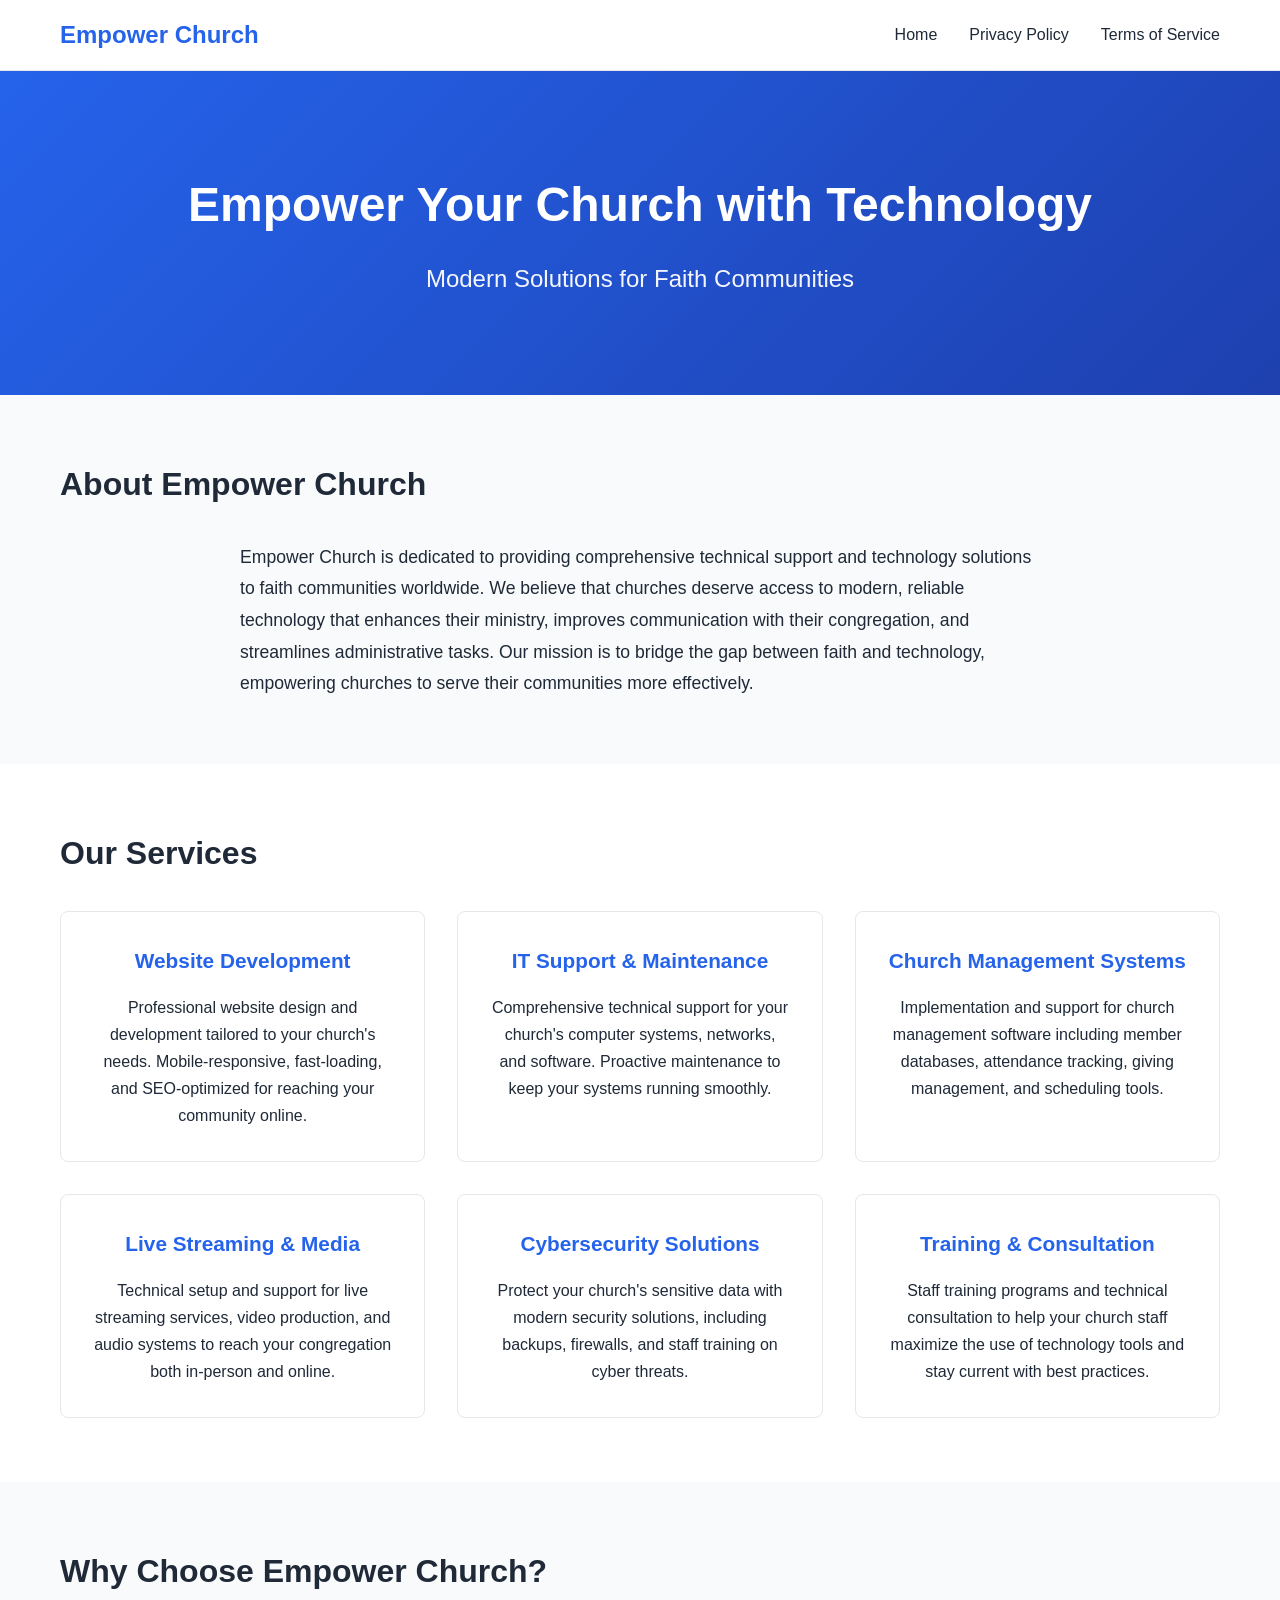
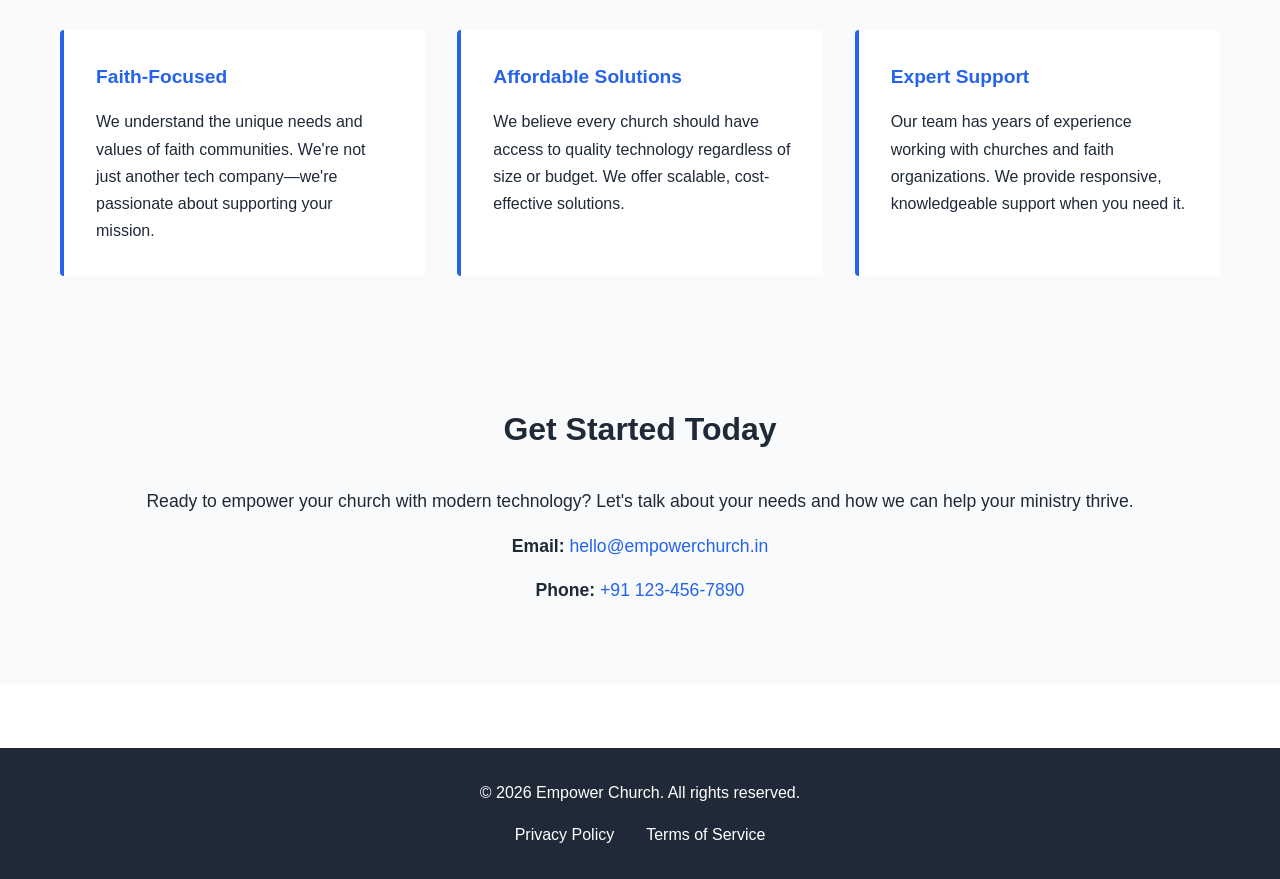
==== index.html @ cf211b21 "Initial" ====
<!DOCTYPE html>
<html lang="en">
<head>
    <meta charset="UTF-8">
    <meta name="viewport" content="width=device-width, initial-scale=1.0">
    <title>Empower Church - Technology Solutions for Faith Communities</title>
    <link rel="stylesheet" href="style.css">
</head>
<body>
    <header>
        <nav class="navbar">
            <div class="container">
                <div class="logo">Empower Church</div>
                <ul class="nav-links">
                    <li><a href="index.html">Home</a></li>
                    <li><a href="privacy-policy.html">Privacy Policy</a></li>
                    <li><a href="terms-of-service.html">Terms of Service</a></li>
                </ul>
            </div>
        </nav>
    </header>

    <main>
        <!-- Hero Section -->
        <section class="hero">
            <div class="container">
                <h1>Empower Your Church with Technology</h1>
                <p>Modern Solutions for Faith Communities</p>
            </div>
        </section>

        <!-- About Section -->
        <section class="about">
            <div class="container">
                <h2>About Empower Church</h2>
                <p>Empower Church is dedicated to providing comprehensive technical support and technology solutions to faith communities worldwide. We believe that churches deserve access to modern, reliable technology that enhances their ministry, improves communication with their congregation, and streamlines administrative tasks. Our mission is to bridge the gap between faith and technology, empowering churches to serve their communities more effectively.</p>
            </div>
        </section>

        <!-- Services Section -->
        <section class="services">
            <div class="container">
                <h2>Our Services</h2>
                <div class="service-cards">
                    <div class="card">
                        <h3>Website Development</h3>
                        <p>Professional website design and development tailored to your church's needs. Mobile-responsive, fast-loading, and SEO-optimized for reaching your community online.</p>
                    </div>
                    <div class="card">
                        <h3>IT Support & Maintenance</h3>
                        <p>Comprehensive technical support for your church's computer systems, networks, and software. Proactive maintenance to keep your systems running smoothly.</p>
                    </div>
                    <div class="card">
                        <h3>Church Management Systems</h3>
                        <p>Implementation and support for church management software including member databases, attendance tracking, giving management, and scheduling tools.</p>
                    </div>
                    <div class="card">
                        <h3>Live Streaming & Media</h3>
                        <p>Technical setup and support for live streaming services, video production, and audio systems to reach your congregation both in-person and online.</p>
                    </div>
                    <div class="card">
                        <h3>Cybersecurity Solutions</h3>
                        <p>Protect your church's sensitive data with modern security solutions, including backups, firewalls, and staff training on cyber threats.</p>
                    </div>
                    <div class="card">
                        <h3>Training & Consultation</h3>
                        <p>Staff training programs and technical consultation to help your church staff maximize the use of technology tools and stay current with best practices.</p>
                    </div>
                </div>
            </div>
        </section>

        <!-- Why Choose Us Section -->
        <section class="why-us">
            <div class="container">
                <h2>Why Choose Empower Church?</h2>
                <div class="features">
                    <div class="feature">
                        <h3>Faith-Focused</h3>
                        <p>We understand the unique needs and values of faith communities. We're not just another tech company—we're passionate about supporting your mission.</p>
                    </div>
                    <div class="feature">
                        <h3>Affordable Solutions</h3>
                        <p>We believe every church should have access to quality technology regardless of size or budget. We offer scalable, cost-effective solutions.</p>
                    </div>
                    <div class="feature">
                        <h3>Expert Support</h3>
                        <p>Our team has years of experience working with churches and faith organizations. We provide responsive, knowledgeable support when you need it.</p>
                    </div>
                </div>
            </div>
        </section>

        <!-- Contact Section -->
        <section class="contact">
            <div class="container">
                <h2>Get Started Today</h2>
                <p>Ready to empower your church with modern technology? Let's talk about your needs and how we can help your ministry thrive.</p>
                <p><strong>Email:</strong> <a href="mailto:hello@empowerchurch.in">hello@empowerchurch.in</a></p>
                <p><strong>Phone:</strong> <a href="tel:+911234567890">+91 123-456-7890</a></p>
            </div>
        </section>
    </main>

    <footer>
        <div class="container">
            <p>&copy; 2026 Empower Church. All rights reserved.</p>
            <ul class="footer-links">
                <li><a href="privacy-policy.html">Privacy Policy</a></li>
                <li><a href="terms-of-service.html">Terms of Service</a></li>
            </ul>
        </div>
    </footer>
</body>
</html>
---- style.css ----
/* Global Styles */
* {
    margin: 0;
    padding: 0;
    box-sizing: border-box;
}

:root {
    --primary-color: #2563eb;
    --primary-dark: #1e40af;
    --text-color: #1f2937;
    --light-bg: #f9fafb;
    --border-color: #e5e7eb;
    --white: #ffffff;
}

@media (prefers-color-scheme: dark) {
    :root {
        --text-color: #f3f4f6;
        --light-bg: #1f2937;
        --border-color: #374151;
    }
}

body {
    font-family: -apple-system, BlinkMacSystemFont, 'Segoe UI', Roboto, 'Helvetica Neue', Arial, sans-serif;
    line-height: 1.6;
    color: var(--text-color);
    background-color: var(--white);
}

.container {
    max-width: 1200px;
    margin: 0 auto;
    padding: 0 20px;
}

/* Header & Navigation */
header {
    background-color: var(--white);
    border-bottom: 1px solid var(--border-color);
    position: sticky;
    top: 0;
    z-index: 1000;
}

.navbar {
    padding: 1rem 0;
}

.navbar .container {
    display: flex;
    justify-content: space-between;
    align-items: center;
}

.logo {
    font-size: 1.5rem;
    font-weight: 700;
    color: var(--primary-color);
}

.nav-links {
    display: flex;
    list-style: none;
    gap: 2rem;
}

.nav-links a {
    text-decoration: none;
    color: var(--text-color);
    font-weight: 500;
    transition: color 0.3s ease;
}

.nav-links a:hover {
    color: var(--primary-color);
}

@media (max-width: 768px) {
    .nav-links {
        gap: 1rem;
        font-size: 0.9rem;
    }
}

/* Hero Section */
.hero {
    background: linear-gradient(135deg, var(--primary-color) 0%, var(--primary-dark) 100%);
    color: var(--white);
    padding: 6rem 2rem;
    text-align: center;
}

.hero h1 {
    font-size: 3rem;
    margin-bottom: 1rem;
}

.hero p {
    font-size: 1.5rem;
    opacity: 0.95;
}

@media (max-width: 768px) {
    .hero h1 {
        font-size: 2rem;
    }

    .hero p {
        font-size: 1.1rem;
    }

    .hero {
        padding: 3rem 2rem;
    }
}

/* Main Sections */
main {
    min-height: calc(100vh - 200px);
}

section {
    padding: 4rem 2rem;
}

section h2 {
    font-size: 2rem;
    margin-bottom: 2rem;
    color: var(--text-color);
}

/* About Section */
.about {
    background-color: var(--light-bg);
}

.about p {
    font-size: 1.1rem;
    line-height: 1.8;
    max-width: 800px;
    margin: 0 auto;
}

/* Services Section */
.service-cards {
    display: grid;
    grid-template-columns: repeat(auto-fit, minmax(280px, 1fr));
    gap: 2rem;
    margin-top: 2rem;
}

.card {
    background-color: var(--white);
    border: 1px solid var(--border-color);
    border-radius: 8px;
    padding: 2rem;
    text-align: center;
    transition: transform 0.3s ease, box-shadow 0.3s ease;
}

.card:hover {
    transform: translateY(-5px);
    box-shadow: 0 10px 25px rgba(0, 0, 0, 0.1);
}

.card h3 {
    font-size: 1.3rem;
    margin-bottom: 1rem;
    color: var(--primary-color);
}

.card p {
    color: var(--text-color);
    line-height: 1.7;
}

/* Why Choose Us Section */
.why-us {
    background-color: var(--light-bg);
}

.features {
    display: grid;
    grid-template-columns: repeat(auto-fit, minmax(280px, 1fr));
    gap: 2rem;
    margin-top: 2rem;
}

.feature {
    background-color: var(--white);
    border-left: 4px solid var(--primary-color);
    padding: 2rem;
    border-radius: 4px;
    transition: transform 0.3s ease, box-shadow 0.3s ease;
}

.feature:hover {
    transform: translateX(5px);
    box-shadow: 0 5px 15px rgba(0, 0, 0, 0.1);
}

.feature h3 {
    font-size: 1.2rem;
    margin-bottom: 1rem;
    color: var(--primary-color);
}

.feature p {
    line-height: 1.7;
    color: var(--text-color);
}

/* Contact Section */
.contact {
    background-color: var(--light-bg);
    text-align: center;
}

.contact p {
    font-size: 1.1rem;
    margin-bottom: 1rem;
}

.contact a {
    color: var(--primary-color);
    text-decoration: none;
    transition: color 0.3s ease;
}

.contact a:hover {
    color: var(--primary-dark);
    text-decoration: underline;
}

/* Policy Container */
.policy-container {
    padding: 3rem 2rem;
    max-width: 900px;
    margin: 0 auto;
}

.policy-container h1 {
    font-size: 2.5rem;
    margin-bottom: 1rem;
    color: var(--text-color);
}

.policy-container h2 {
    font-size: 1.5rem;
    margin-top: 2rem;
    margin-bottom: 1rem;
    color: var(--text-color);
}

.policy-container p {
    margin-bottom: 1rem;
    line-height: 1.8;
    text-align: justify;
}

.policy-container ul {
    margin-left: 2rem;
    margin-bottom: 1rem;
}

.policy-container li {
    margin-bottom: 0.5rem;
    line-height: 1.7;
}

.policy-container a {
    color: var(--primary-color);
    text-decoration: none;
    transition: color 0.3s ease;
}

.policy-container a:hover {
    color: var(--primary-dark);
    text-decoration: underline;
}

/* Footer */
footer {
    background-color: var(--text-color);
    color: var(--white);
    padding: 2rem;
    text-align: center;
    margin-top: 4rem;
}

footer .container {
    display: flex;
    flex-direction: column;
    gap: 1rem;
}

.footer-links {
    list-style: none;
    display: flex;
    justify-content: center;
    gap: 2rem;
    flex-wrap: wrap;
}

.footer-links a {
    color: var(--white);
    text-decoration: none;
    transition: opacity 0.3s ease;
}

.footer-links a:hover {
    opacity: 0.8;
}

footer p {
    margin: 0;
}

/* Responsive Design */
@media (max-width: 768px) {
    section {
        padding: 2rem 1rem;
    }

    section h2 {
        font-size: 1.5rem;
    }

    .policy-container {
        padding: 1.5rem;
    }

    .policy-container h1 {
        font-size: 1.8rem;
    }

    .policy-container h2 {
        font-size: 1.2rem;
    }

    .navbar .container {
        flex-direction: column;
        gap: 1rem;
    }

    .nav-links {
        width: 100%;
        justify-content: center;
    }
}
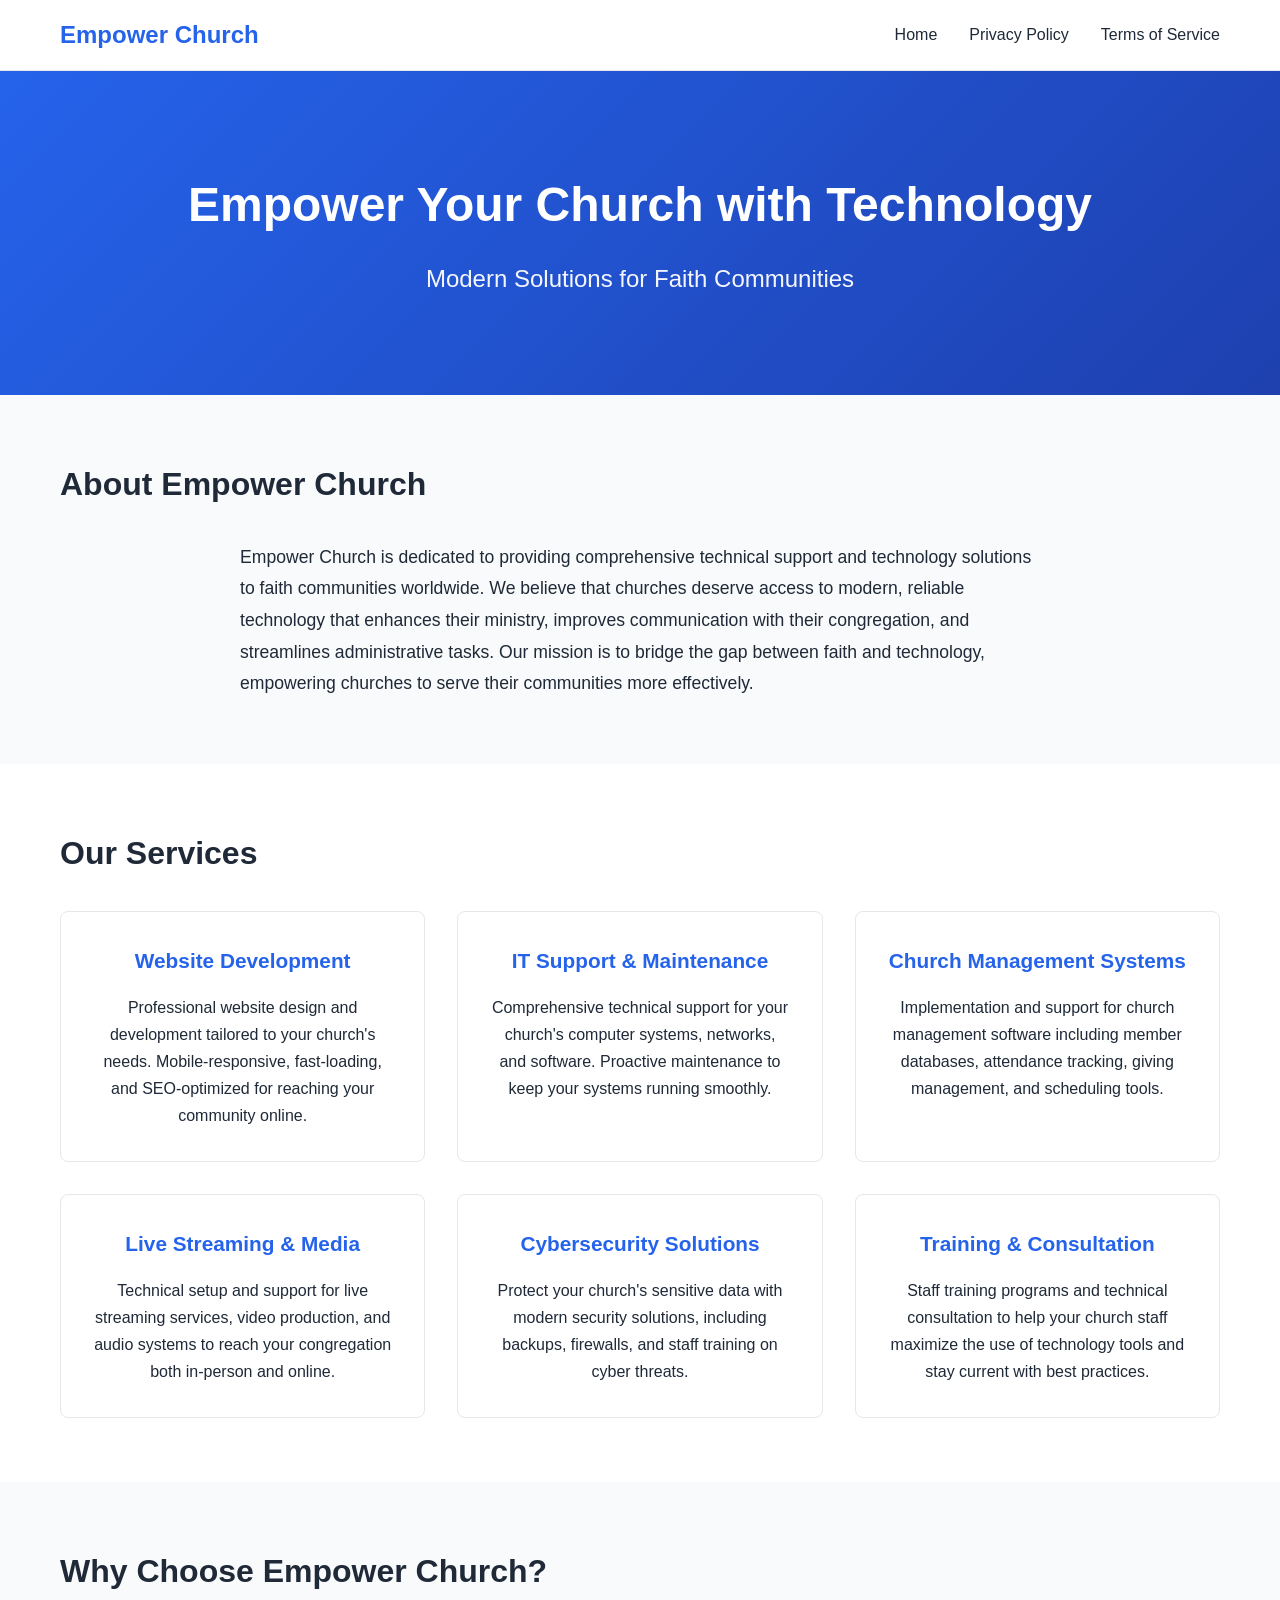
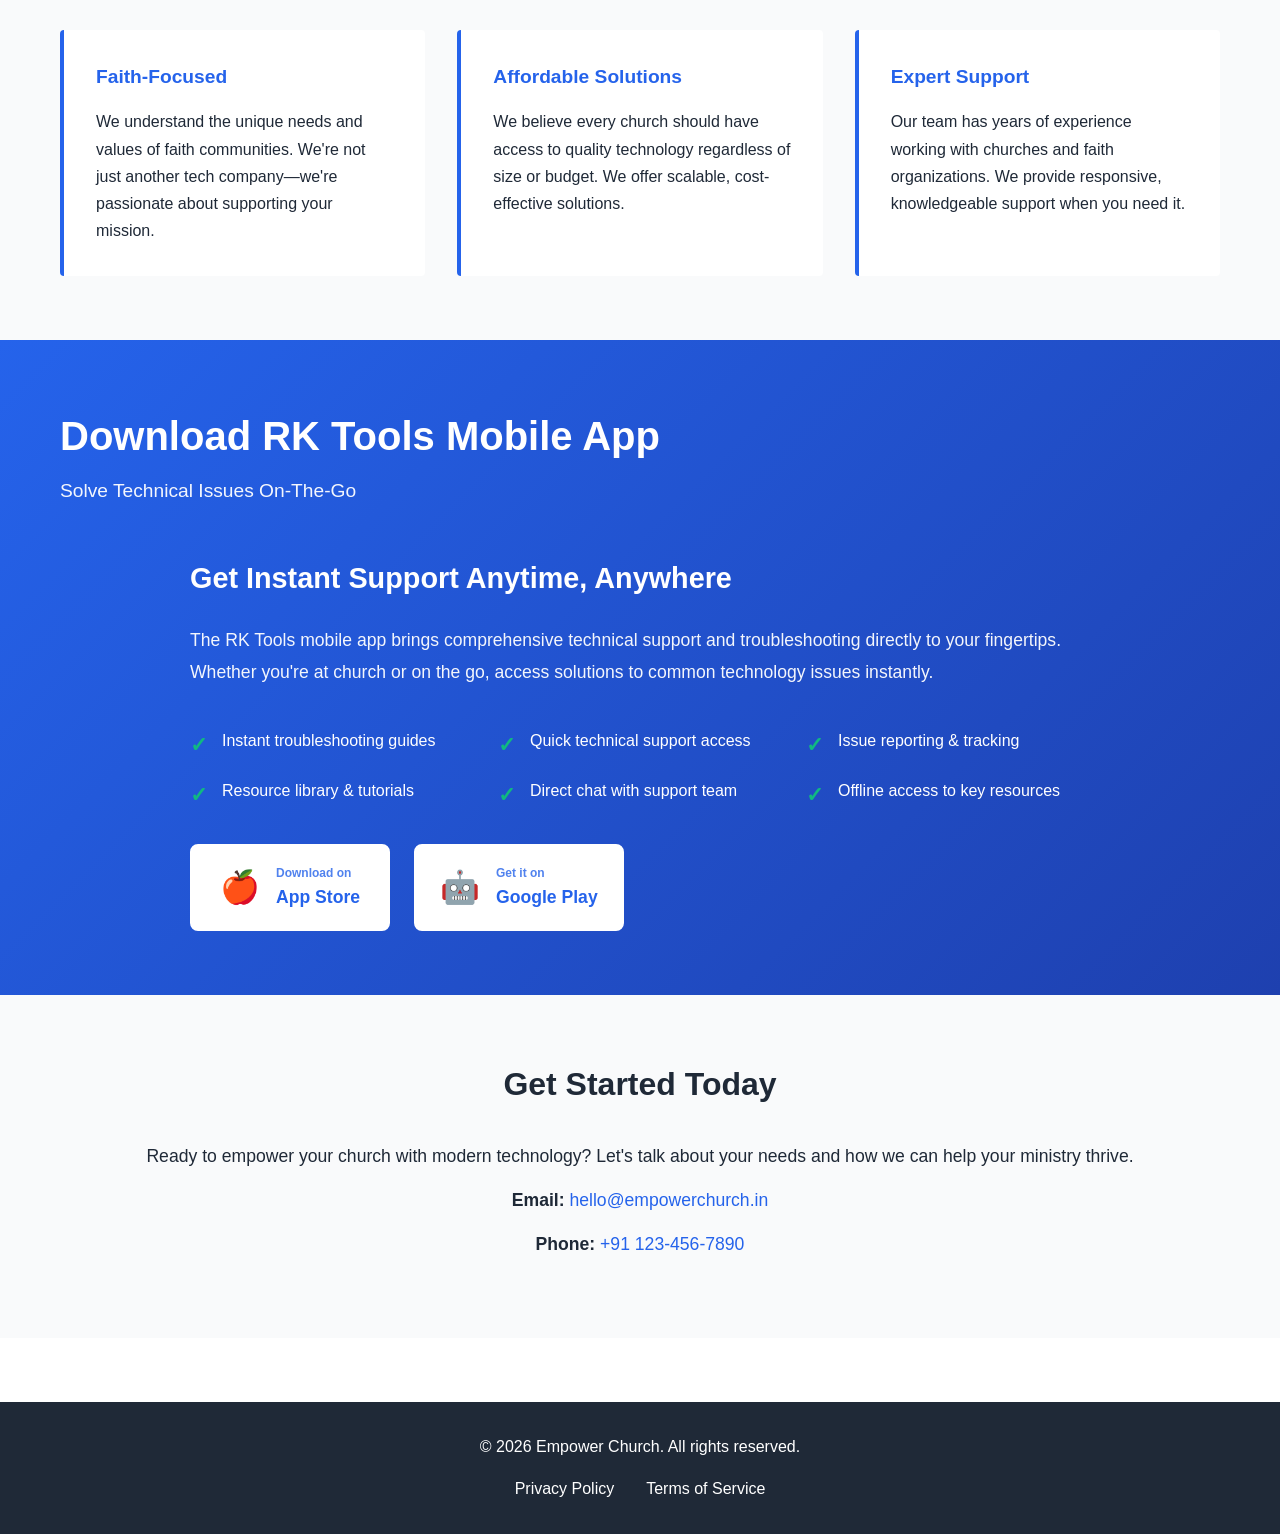
==== commit 3166cf4f: "rk tools" ====
--- a/index.html
+++ b/index.html
@@ -91,6 +91,49 @@
             </div>
         </section>
 
+        <!-- RK Tools Mobile App Section -->
+        <section class="app-section">
+            <div class="container">
+                <h2>Download RK Tools Mobile App</h2>
+                <p class="app-subtitle">Solve Technical Issues On-The-Go</p>
+
+                <div class="app-content">
+                    <div class="app-info">
+                        <h3>Get Instant Support Anytime, Anywhere</h3>
+                        <p>The RK Tools mobile app brings comprehensive technical support and troubleshooting directly to your fingertips. Whether you're at church or on the go, access solutions to common technology issues instantly.</p>
+
+                        <div class="app-features">
+                            <ul>
+                                <li>Instant troubleshooting guides</li>
+                                <li>Quick technical support access</li>
+                                <li>Issue reporting & tracking</li>
+                                <li>Resource library & tutorials</li>
+                                <li>Direct chat with support team</li>
+                                <li>Offline access to key resources</li>
+                            </ul>
+                        </div>
+
+                        <div class="app-buttons">
+                            <a href="#" class="app-btn ios-btn">
+                                <span class="btn-icon">🍎</span>
+                                <span class="btn-text">
+                                    <span class="btn-label">Download on</span>
+                                    <span class="btn-store">App Store</span>
+                                </span>
+                            </a>
+                            <a href="#" class="app-btn android-btn">
+                                <span class="btn-icon">🤖</span>
+                                <span class="btn-text">
+                                    <span class="btn-label">Get it on</span>
+                                    <span class="btn-store">Google Play</span>
+                                </span>
+                            </a>
+                        </div>
+                    </div>
+                </div>
+            </div>
+        </section>
+
         <!-- Contact Section -->
         <section class="contact">
             <div class="container">
--- a/style.css
+++ b/style.css
@@ -12,13 +12,17 @@
     --light-bg: #f9fafb;
     --border-color: #e5e7eb;
     --white: #ffffff;
+    --bg-color: #ffffff;
+    --nav-bg: #ffffff;
 }
 
 @media (prefers-color-scheme: dark) {
     :root {
-        --text-color: #f3f4f6;
-        --light-bg: #1f2937;
-        --border-color: #374151;
+        --text-color: #e5e7eb;
+        --light-bg: #2d3748;
+        --border-color: #4a5568;
+        --bg-color: #1a202c;
+        --nav-bg: #2d3748;
     }
 }
 
@@ -26,7 +30,7 @@
     font-family: -apple-system, BlinkMacSystemFont, 'Segoe UI', Roboto, 'Helvetica Neue', Arial, sans-serif;
     line-height: 1.6;
     color: var(--text-color);
-    background-color: var(--white);
+    background-color: var(--bg-color);
 }
 
 .container {
@@ -37,7 +41,7 @@
 
 /* Header & Navigation */
 header {
-    background-color: var(--white);
+    background-color: var(--nav-bg);
     border-bottom: 1px solid var(--border-color);
     position: sticky;
     top: 0;
@@ -152,7 +156,7 @@
 }
 
 .card {
-    background-color: var(--white);
+    background-color: var(--nav-bg);
     border: 1px solid var(--border-color);
     border-radius: 8px;
     padding: 2rem;
@@ -189,7 +193,7 @@
 }
 
 .feature {
-    background-color: var(--white);
+    background-color: var(--nav-bg);
     border-left: 4px solid var(--primary-color);
     padding: 2rem;
     border-radius: 4px;
@@ -210,6 +214,128 @@
 .feature p {
     line-height: 1.7;
     color: var(--text-color);
+}
+
+/* RK Tools Mobile App Section */
+.app-section {
+    background: linear-gradient(135deg, var(--primary-color) 0%, var(--primary-dark) 100%);
+    color: var(--white);
+    padding: 4rem 2rem;
+}
+
+.app-section h2 {
+    color: var(--white);
+    font-size: 2.5rem;
+    margin-bottom: 0.5rem;
+}
+
+.app-subtitle {
+    font-size: 1.2rem;
+    opacity: 0.95;
+    margin-bottom: 3rem;
+}
+
+.app-content {
+    max-width: 900px;
+    margin: 0 auto;
+}
+
+.app-info h3 {
+    font-size: 1.8rem;
+    margin-bottom: 1.5rem;
+    color: var(--white);
+}
+
+.app-info > p {
+    font-size: 1.1rem;
+    line-height: 1.8;
+    margin-bottom: 2rem;
+    opacity: 0.95;
+}
+
+.app-features {
+    margin: 2.5rem 0;
+}
+
+.app-features ul {
+    display: grid;
+    grid-template-columns: repeat(auto-fit, minmax(220px, 1fr));
+    gap: 1.5rem;
+    list-style: none;
+    margin: 0;
+    padding: 0;
+}
+
+.app-features li {
+    padding-left: 2rem;
+    position: relative;
+    font-size: 1rem;
+    line-height: 1.6;
+}
+
+.app-features li:before {
+    content: "✓";
+    position: absolute;
+    left: 0;
+    color: #10b981;
+    font-weight: bold;
+    font-size: 1.3rem;
+}
+
+.app-buttons {
+    display: flex;
+    gap: 1.5rem;
+    margin-top: 2.5rem;
+    flex-wrap: wrap;
+}
+
+.app-btn {
+    display: flex;
+    align-items: center;
+    gap: 1rem;
+    padding: 1rem 1.5rem;
+    background-color: var(--white);
+    color: var(--primary-color);
+    text-decoration: none;
+    border-radius: 8px;
+    border: 2px solid var(--white);
+    transition: all 0.3s ease;
+    font-weight: 600;
+    min-width: 200px;
+    justify-content: center;
+}
+
+.app-btn:hover {
+    transform: translateY(-3px);
+    box-shadow: 0 10px 25px rgba(0, 0, 0, 0.2);
+}
+
+.btn-icon {
+    font-size: 2rem;
+}
+
+.btn-text {
+    display: flex;
+    flex-direction: column;
+    text-align: left;
+}
+
+.btn-label {
+    font-size: 0.75rem;
+    opacity: 0.8;
+}
+
+.btn-store {
+    font-size: 1.1rem;
+    font-weight: 700;
+}
+
+.ios-btn:hover {
+    background-color: #f0f0f0;
+}
+
+.android-btn:hover {
+    background-color: #f0f0f0;
 }
 
 /* Contact Section */
@@ -349,4 +475,29 @@
         width: 100%;
         justify-content: center;
     }
+
+    .app-section h2 {
+        font-size: 1.8rem;
+    }
+
+    .app-subtitle {
+        font-size: 1rem;
+    }
+
+    .app-info h3 {
+        font-size: 1.3rem;
+    }
+
+    .app-buttons {
+        flex-direction: column;
+    }
+
+    .app-btn {
+        width: 100%;
+        min-width: unset;
+    }
+
+    .app-features ul {
+        grid-template-columns: 1fr;
+    }
 }
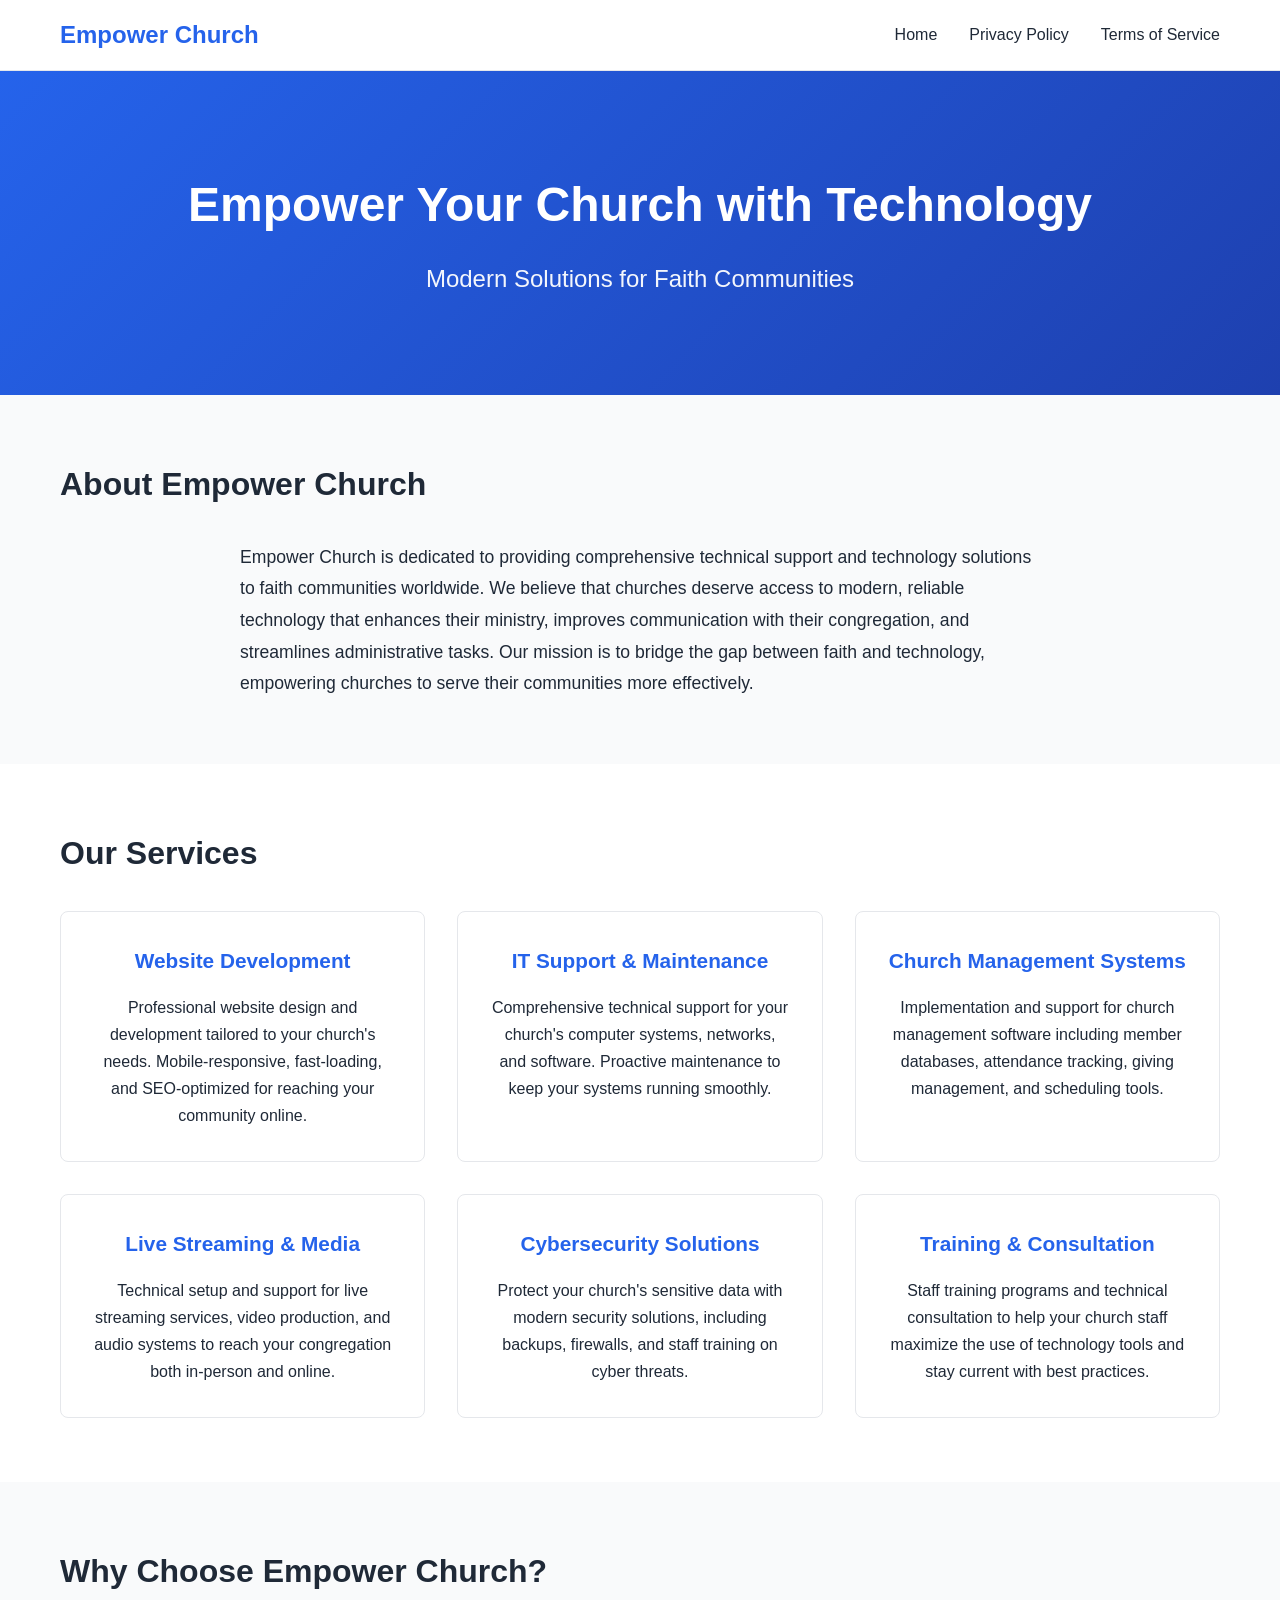
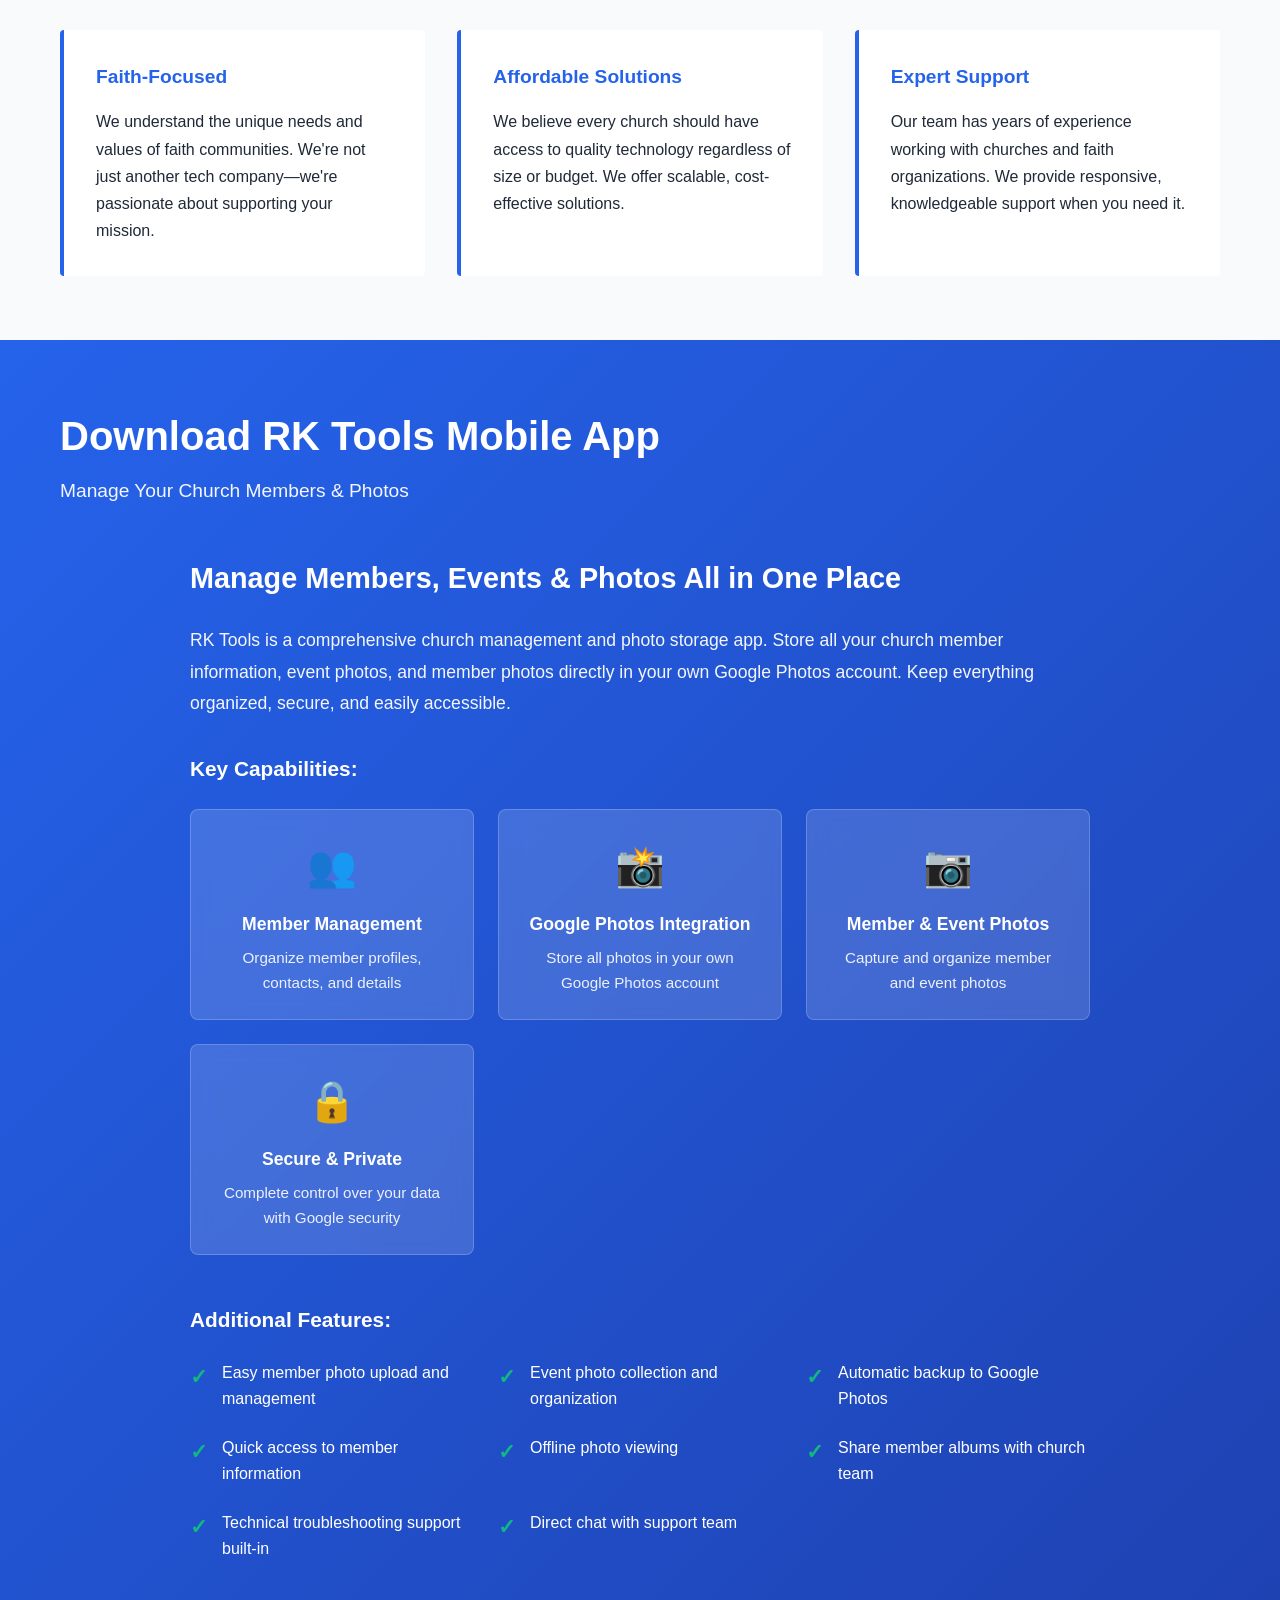
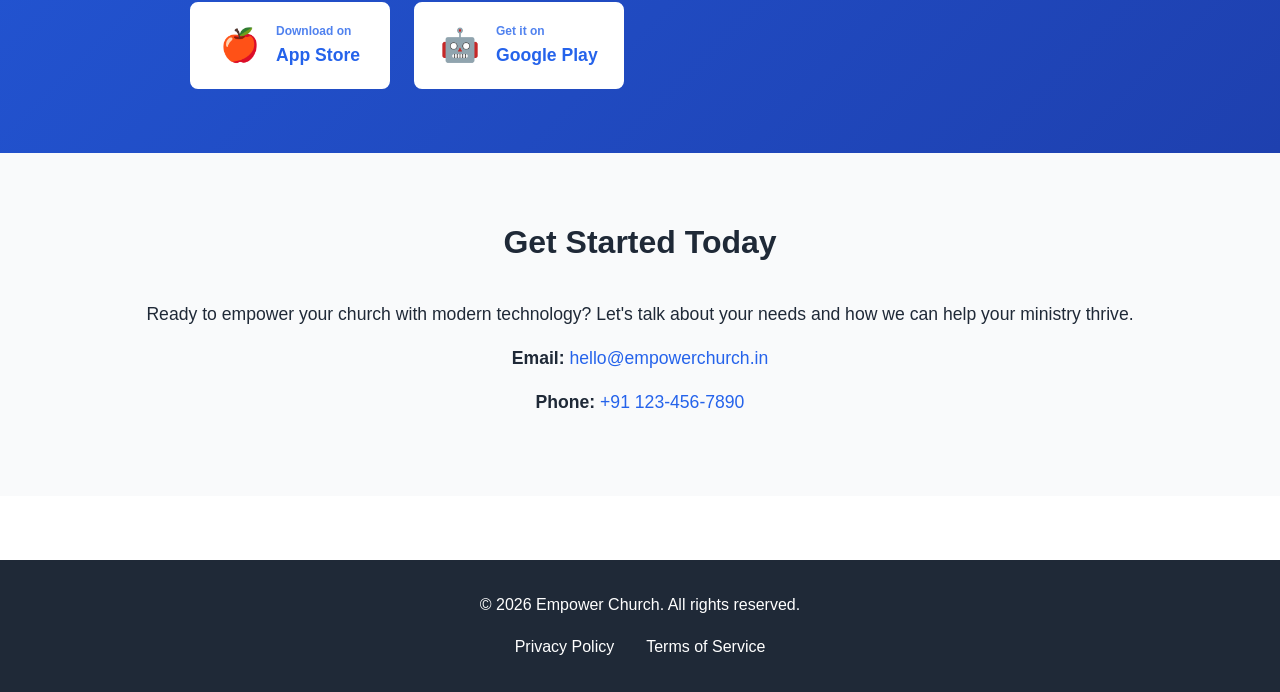
==== commit 547361ca: "updated" ====
--- a/index.html
+++ b/index.html
@@ -4,7 +4,24 @@
     <meta charset="UTF-8">
     <meta name="viewport" content="width=device-width, initial-scale=1.0">
     <title>Empower Church - Technology Solutions for Faith Communities</title>
+    <meta name="application-name" content="RK Tools">
+    <meta name="apple-mobile-web-app-title" content="RK Tools">
+    <meta name="description" content="RK Tools - Manage your church members, photos, and events. Store everything in your own Google Photos account.">
     <link rel="stylesheet" href="style.css">
+    <script type="application/ld+json">
+    {
+      "@context": "https://schema.org",
+      "@type": "SoftwareApplication",
+      "name": "RK Tools",
+      "description": "Church management and photo storage app for managing members, events, and photos directly in your Google Photos account",
+      "applicationCategory": "BusinessApplication",
+      "offers": {
+        "@type": "Offer",
+        "price": "0",
+        "priceCurrency": "USD"
+      }
+    }
+    </script>
 </head>
 <body>
     <header>
@@ -95,21 +112,50 @@
         <section class="app-section">
             <div class="container">
                 <h2>Download RK Tools Mobile App</h2>
-                <p class="app-subtitle">Solve Technical Issues On-The-Go</p>
+                <p class="app-subtitle">Manage Your Church Members & Photos</p>
 
                 <div class="app-content">
                     <div class="app-info">
-                        <h3>Get Instant Support Anytime, Anywhere</h3>
-                        <p>The RK Tools mobile app brings comprehensive technical support and troubleshooting directly to your fingertips. Whether you're at church or on the go, access solutions to common technology issues instantly.</p>
+                        <h3>Manage Members, Events & Photos All in One Place</h3>
+                        <p>RK Tools is a comprehensive church management and photo storage app. Store all your church member information, event photos, and member photos directly in your own Google Photos account. Keep everything organized, secure, and easily accessible.</p>
+
+                        <div class="app-highlights">
+                            <h4>Key Capabilities:</h4>
+                            <div class="highlights-grid">
+                                <div class="highlight-card">
+                                    <div class="highlight-icon">👥</div>
+                                    <h5>Member Management</h5>
+                                    <p>Organize member profiles, contacts, and details</p>
+                                </div>
+                                <div class="highlight-card">
+                                    <div class="highlight-icon">📸</div>
+                                    <h5>Google Photos Integration</h5>
+                                    <p>Store all photos in your own Google Photos account</p>
+                                </div>
+                                <div class="highlight-card">
+                                    <div class="highlight-icon">📷</div>
+                                    <h5>Member & Event Photos</h5>
+                                    <p>Capture and organize member and event photos</p>
+                                </div>
+                                <div class="highlight-card">
+                                    <div class="highlight-icon">🔒</div>
+                                    <h5>Secure & Private</h5>
+                                    <p>Complete control over your data with Google security</p>
+                                </div>
+                            </div>
+                        </div>
 
                         <div class="app-features">
+                            <h4>Additional Features:</h4>
                             <ul>
-                                <li>Instant troubleshooting guides</li>
-                                <li>Quick technical support access</li>
-                                <li>Issue reporting & tracking</li>
-                                <li>Resource library & tutorials</li>
+                                <li>Easy member photo upload and management</li>
+                                <li>Event photo collection and organization</li>
+                                <li>Automatic backup to Google Photos</li>
+                                <li>Quick access to member information</li>
+                                <li>Offline photo viewing</li>
+                                <li>Share member albums with church team</li>
+                                <li>Technical troubleshooting support built-in</li>
                                 <li>Direct chat with support team</li>
-                                <li>Offline access to key resources</li>
                             </ul>
                         </div>
 
--- a/style.css
+++ b/style.css
@@ -253,6 +253,57 @@
     opacity: 0.95;
 }
 
+.app-info h4 {
+    font-size: 1.3rem;
+    margin-top: 2rem;
+    margin-bottom: 1.5rem;
+    color: var(--white);
+}
+
+.app-highlights {
+    margin: 2rem 0 3rem 0;
+}
+
+.highlights-grid {
+    display: grid;
+    grid-template-columns: repeat(auto-fit, minmax(220px, 1fr));
+    gap: 1.5rem;
+    margin-bottom: 2rem;
+}
+
+.highlight-card {
+    background-color: rgba(255, 255, 255, 0.15);
+    padding: 1.5rem;
+    border-radius: 8px;
+    text-align: center;
+    backdrop-filter: blur(10px);
+    border: 1px solid rgba(255, 255, 255, 0.2);
+    transition: all 0.3s ease;
+}
+
+.highlight-card:hover {
+    background-color: rgba(255, 255, 255, 0.25);
+    transform: translateY(-5px);
+}
+
+.highlight-icon {
+    font-size: 2.5rem;
+    margin-bottom: 0.75rem;
+    display: block;
+}
+
+.highlight-card h5 {
+    font-size: 1.1rem;
+    margin-bottom: 0.5rem;
+    color: var(--white);
+}
+
+.highlight-card p {
+    font-size: 0.95rem;
+    opacity: 0.9;
+    margin: 0;
+}
+
 .app-features {
     margin: 2.5rem 0;
 }
@@ -500,4 +551,26 @@
     .app-features ul {
         grid-template-columns: 1fr;
     }
+
+    .highlights-grid {
+        grid-template-columns: repeat(2, 1fr);
+    }
+
+    @media (max-width: 480px) {
+        .highlights-grid {
+            grid-template-columns: 1fr;
+        }
+
+        .app-info h3 {
+            font-size: 1.1rem;
+        }
+
+        .app-info > p {
+            font-size: 1rem;
+        }
+
+        .btn-text {
+            font-size: 0.9rem;
+        }
+    }
 }
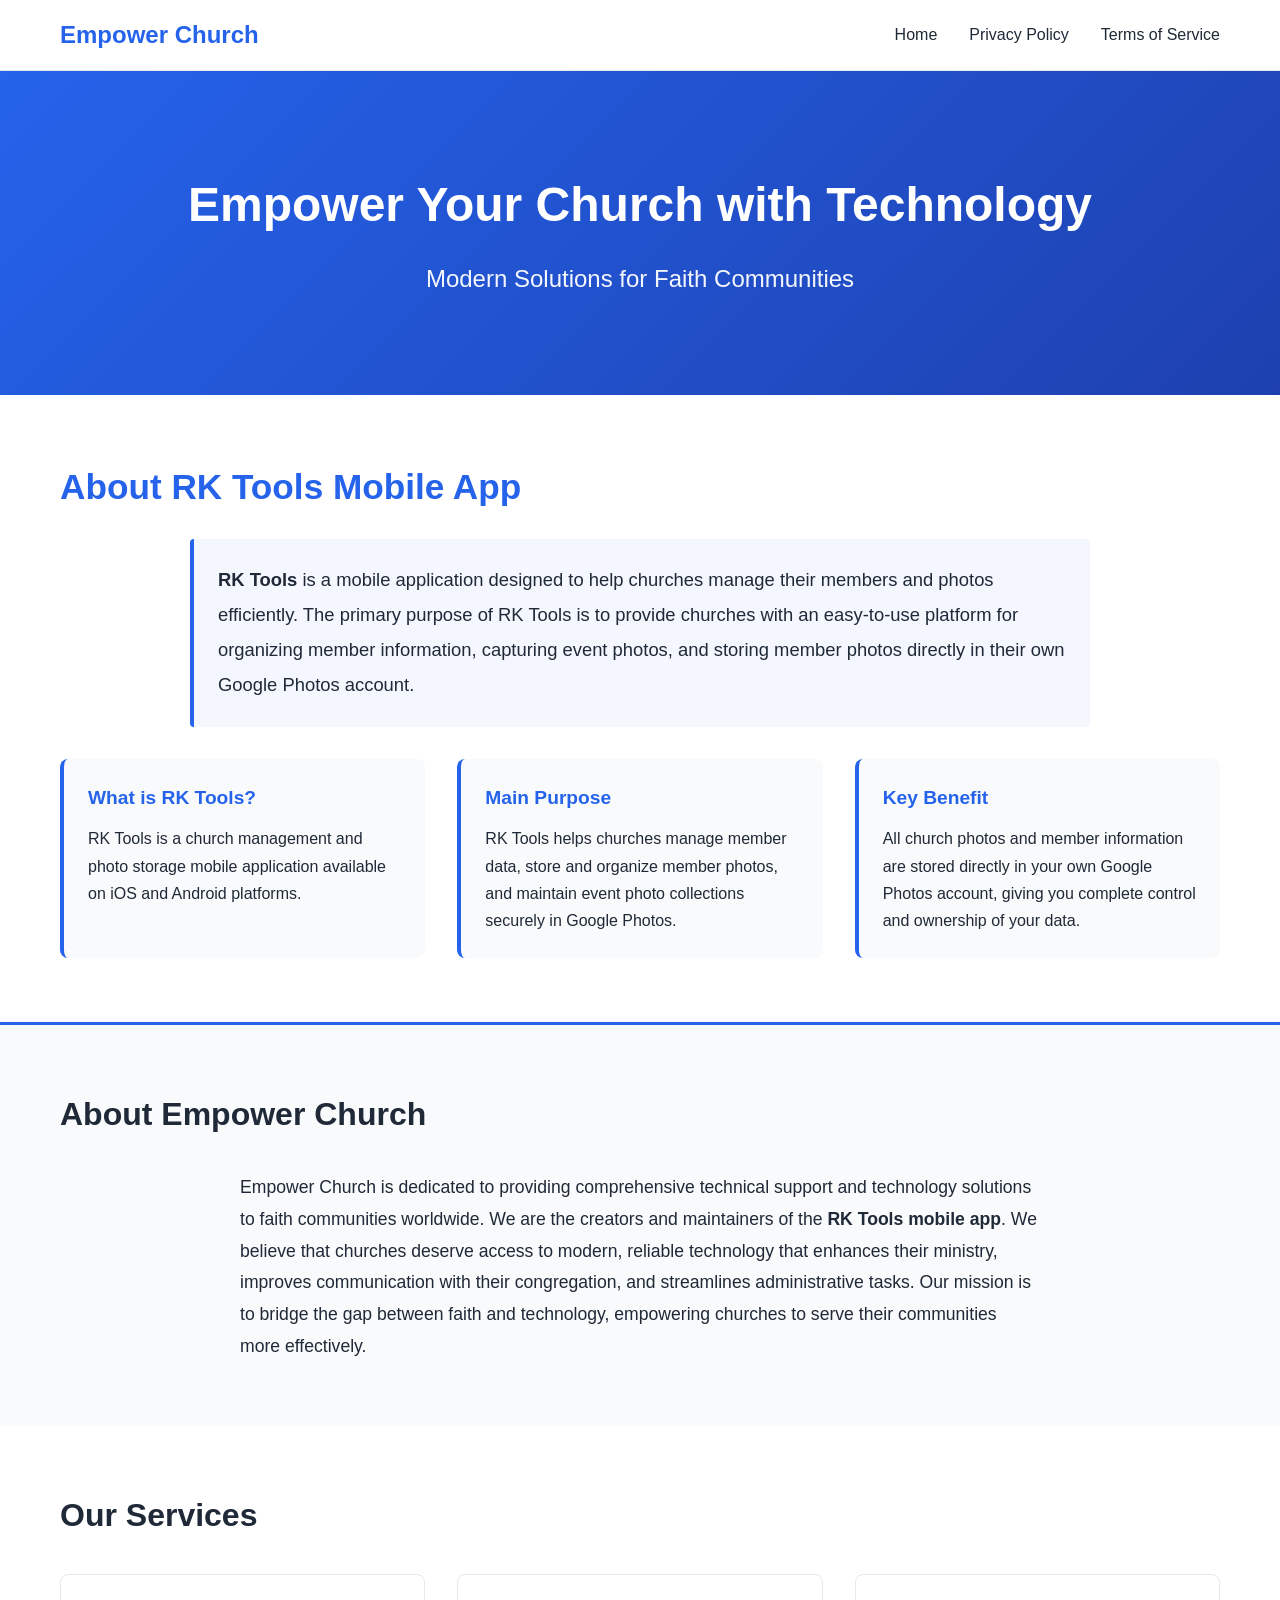
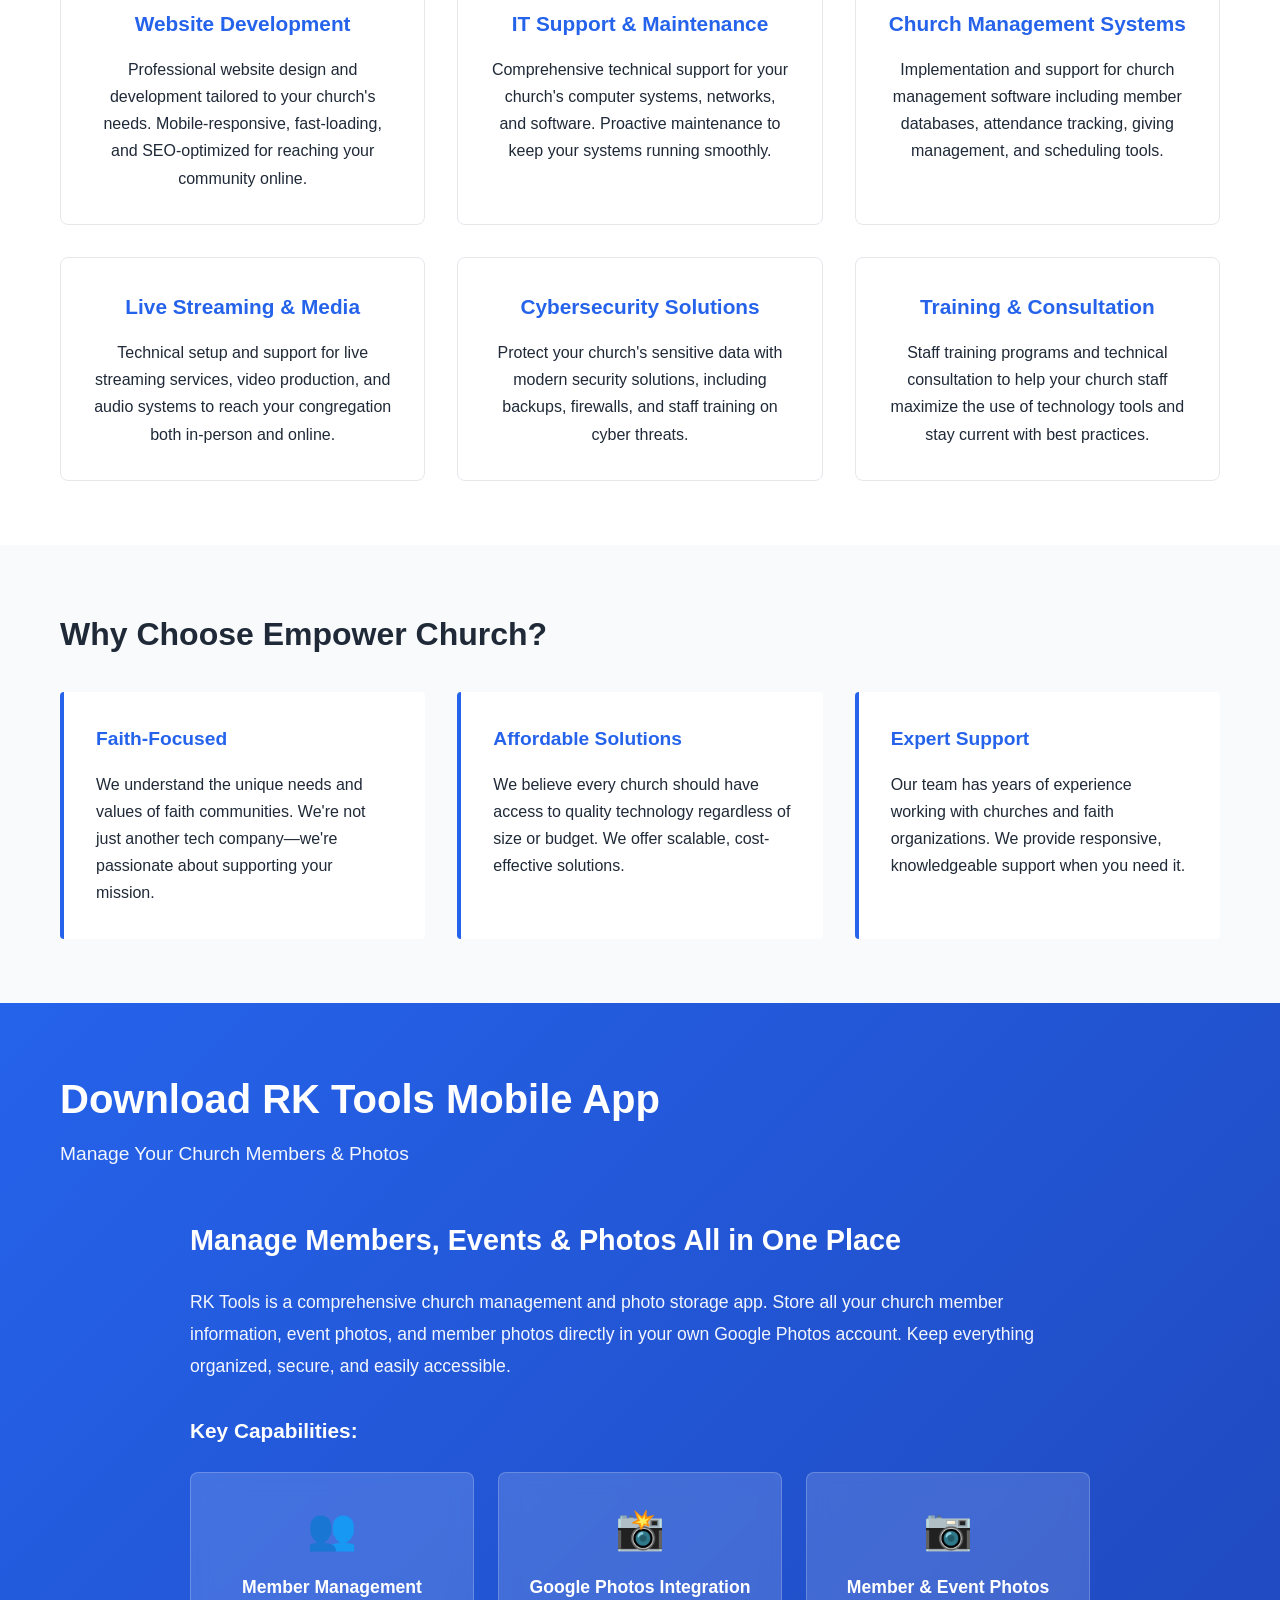
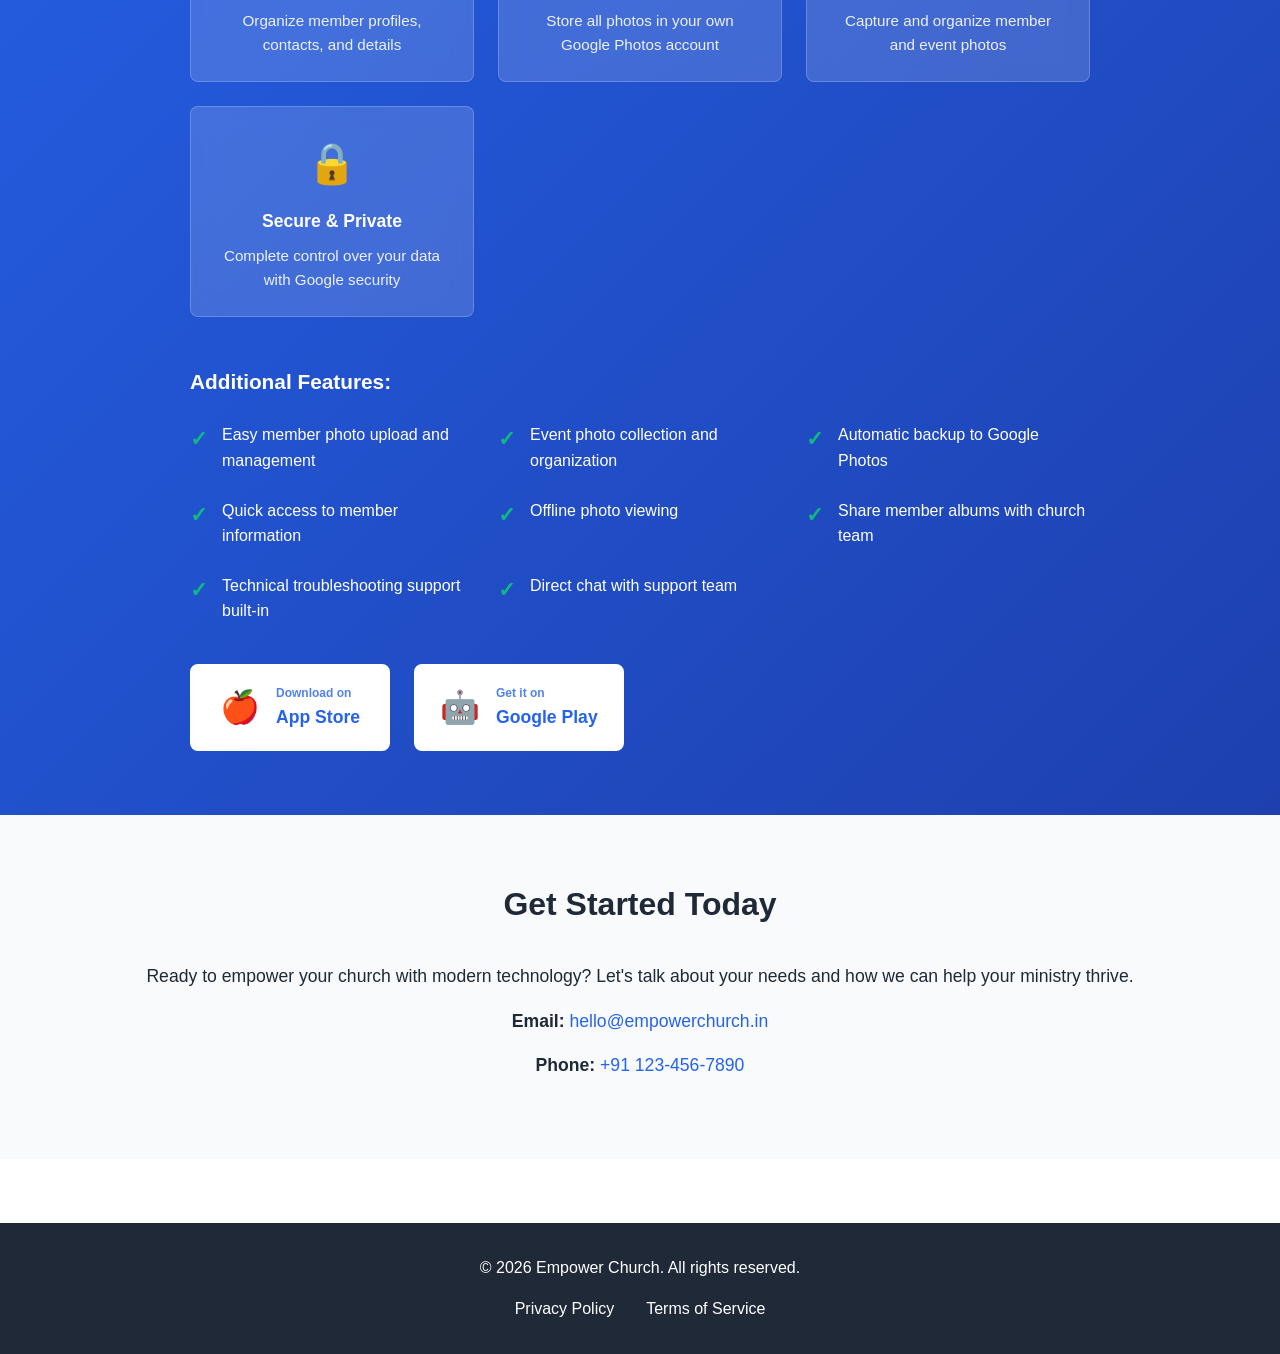
==== commit 12eaca6a: "updated" ====
--- a/index.html
+++ b/index.html
@@ -6,7 +6,9 @@
     <title>Empower Church - Technology Solutions for Faith Communities</title>
     <meta name="application-name" content="RK Tools">
     <meta name="apple-mobile-web-app-title" content="RK Tools">
-    <meta name="description" content="RK Tools - Manage your church members, photos, and events. Store everything in your own Google Photos account.">
+    <meta name="description" content="RK Tools is a mobile application that helps churches manage member information and store member photos in Google Photos. Available on iOS and Android.">
+    <meta property="og:title" content="RK Tools - Church Management Mobile App">
+    <meta property="og:description" content="RK Tools helps churches manage members, photos, and events. Store everything securely in your own Google Photos account.">
     <link rel="stylesheet" href="style.css">
     <script type="application/ld+json">
     {
@@ -46,11 +48,34 @@
             </div>
         </section>
 
+        <!-- About RK Tools App Section -->
+        <section class="about-app">
+            <div class="container">
+                <h2>About RK Tools Mobile App</h2>
+                <p class="app-purpose"><strong>RK Tools</strong> is a mobile application designed to help churches manage their members and photos efficiently. The primary purpose of RK Tools is to provide churches with an easy-to-use platform for organizing member information, capturing event photos, and storing member photos directly in their own Google Photos account.</p>
+
+                <div class="rk-tools-summary">
+                    <div class="summary-item">
+                        <h4>What is RK Tools?</h4>
+                        <p>RK Tools is a church management and photo storage mobile application available on iOS and Android platforms.</p>
+                    </div>
+                    <div class="summary-item">
+                        <h4>Main Purpose</h4>
+                        <p>RK Tools helps churches manage member data, store and organize member photos, and maintain event photo collections securely in Google Photos.</p>
+                    </div>
+                    <div class="summary-item">
+                        <h4>Key Benefit</h4>
+                        <p>All church photos and member information are stored directly in your own Google Photos account, giving you complete control and ownership of your data.</p>
+                    </div>
+                </div>
+            </div>
+        </section>
+
         <!-- About Section -->
         <section class="about">
             <div class="container">
                 <h2>About Empower Church</h2>
-                <p>Empower Church is dedicated to providing comprehensive technical support and technology solutions to faith communities worldwide. We believe that churches deserve access to modern, reliable technology that enhances their ministry, improves communication with their congregation, and streamlines administrative tasks. Our mission is to bridge the gap between faith and technology, empowering churches to serve their communities more effectively.</p>
+                <p>Empower Church is dedicated to providing comprehensive technical support and technology solutions to faith communities worldwide. We are the creators and maintainers of the <strong>RK Tools mobile app</strong>. We believe that churches deserve access to modern, reliable technology that enhances their ministry, improves communication with their congregation, and streamlines administrative tasks. Our mission is to bridge the gap between faith and technology, empowering churches to serve their communities more effectively.</p>
             </div>
         </section>
 
--- a/style.css
+++ b/style.css
@@ -135,6 +135,56 @@
     color: var(--text-color);
 }
 
+/* About RK Tools App Section */
+.about-app {
+    background-color: var(--white);
+    border-bottom: 3px solid var(--primary-color);
+}
+
+.about-app h2 {
+    color: var(--primary-color);
+    font-size: 2.2rem;
+    margin-bottom: 1.5rem;
+}
+
+.app-purpose {
+    font-size: 1.15rem;
+    line-height: 1.9;
+    max-width: 900px;
+    margin: 0 auto 2rem;
+    color: var(--text-color);
+    background-color: rgba(37, 99, 235, 0.05);
+    padding: 1.5rem;
+    border-left: 4px solid var(--primary-color);
+    border-radius: 4px;
+}
+
+.rk-tools-summary {
+    display: grid;
+    grid-template-columns: repeat(auto-fit, minmax(250px, 1fr));
+    gap: 2rem;
+    margin-top: 2rem;
+}
+
+.summary-item {
+    background-color: var(--light-bg);
+    padding: 1.5rem;
+    border-radius: 8px;
+    border-left: 4px solid var(--primary-color);
+}
+
+.summary-item h4 {
+    color: var(--primary-color);
+    font-size: 1.2rem;
+    margin-bottom: 0.75rem;
+}
+
+.summary-item p {
+    color: var(--text-color);
+    line-height: 1.7;
+    margin: 0;
+}
+
 /* About Section */
 .about {
     background-color: var(--light-bg);
@@ -556,6 +606,19 @@
         grid-template-columns: repeat(2, 1fr);
     }
 
+    .about-app h2 {
+        font-size: 1.6rem;
+    }
+
+    .app-purpose {
+        font-size: 1rem;
+        padding: 1rem;
+    }
+
+    .rk-tools-summary {
+        grid-template-columns: 1fr;
+    }
+
     @media (max-width: 480px) {
         .highlights-grid {
             grid-template-columns: 1fr;
@@ -572,5 +635,13 @@
         .btn-text {
             font-size: 0.9rem;
         }
+
+        .about-app h2 {
+            font-size: 1.3rem;
+        }
+
+        .app-purpose {
+            font-size: 0.95rem;
+        }
     }
 }
